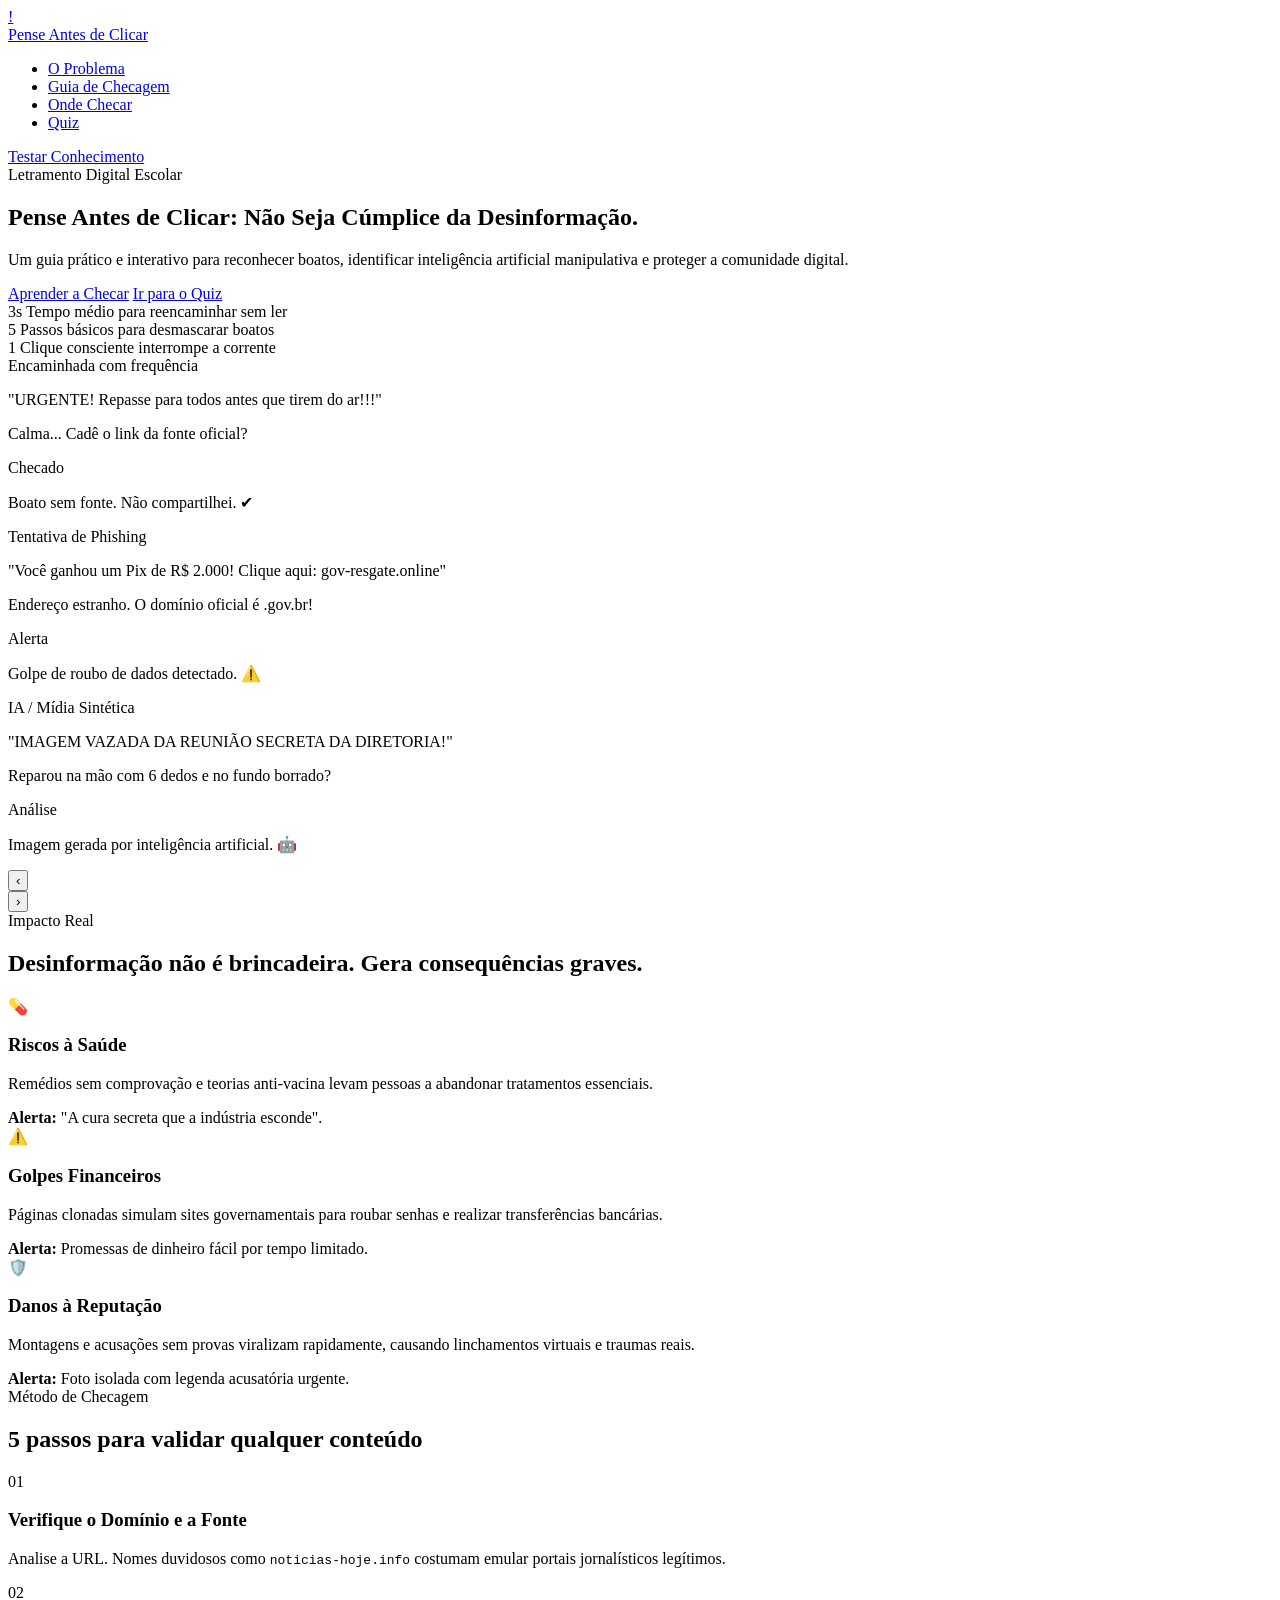
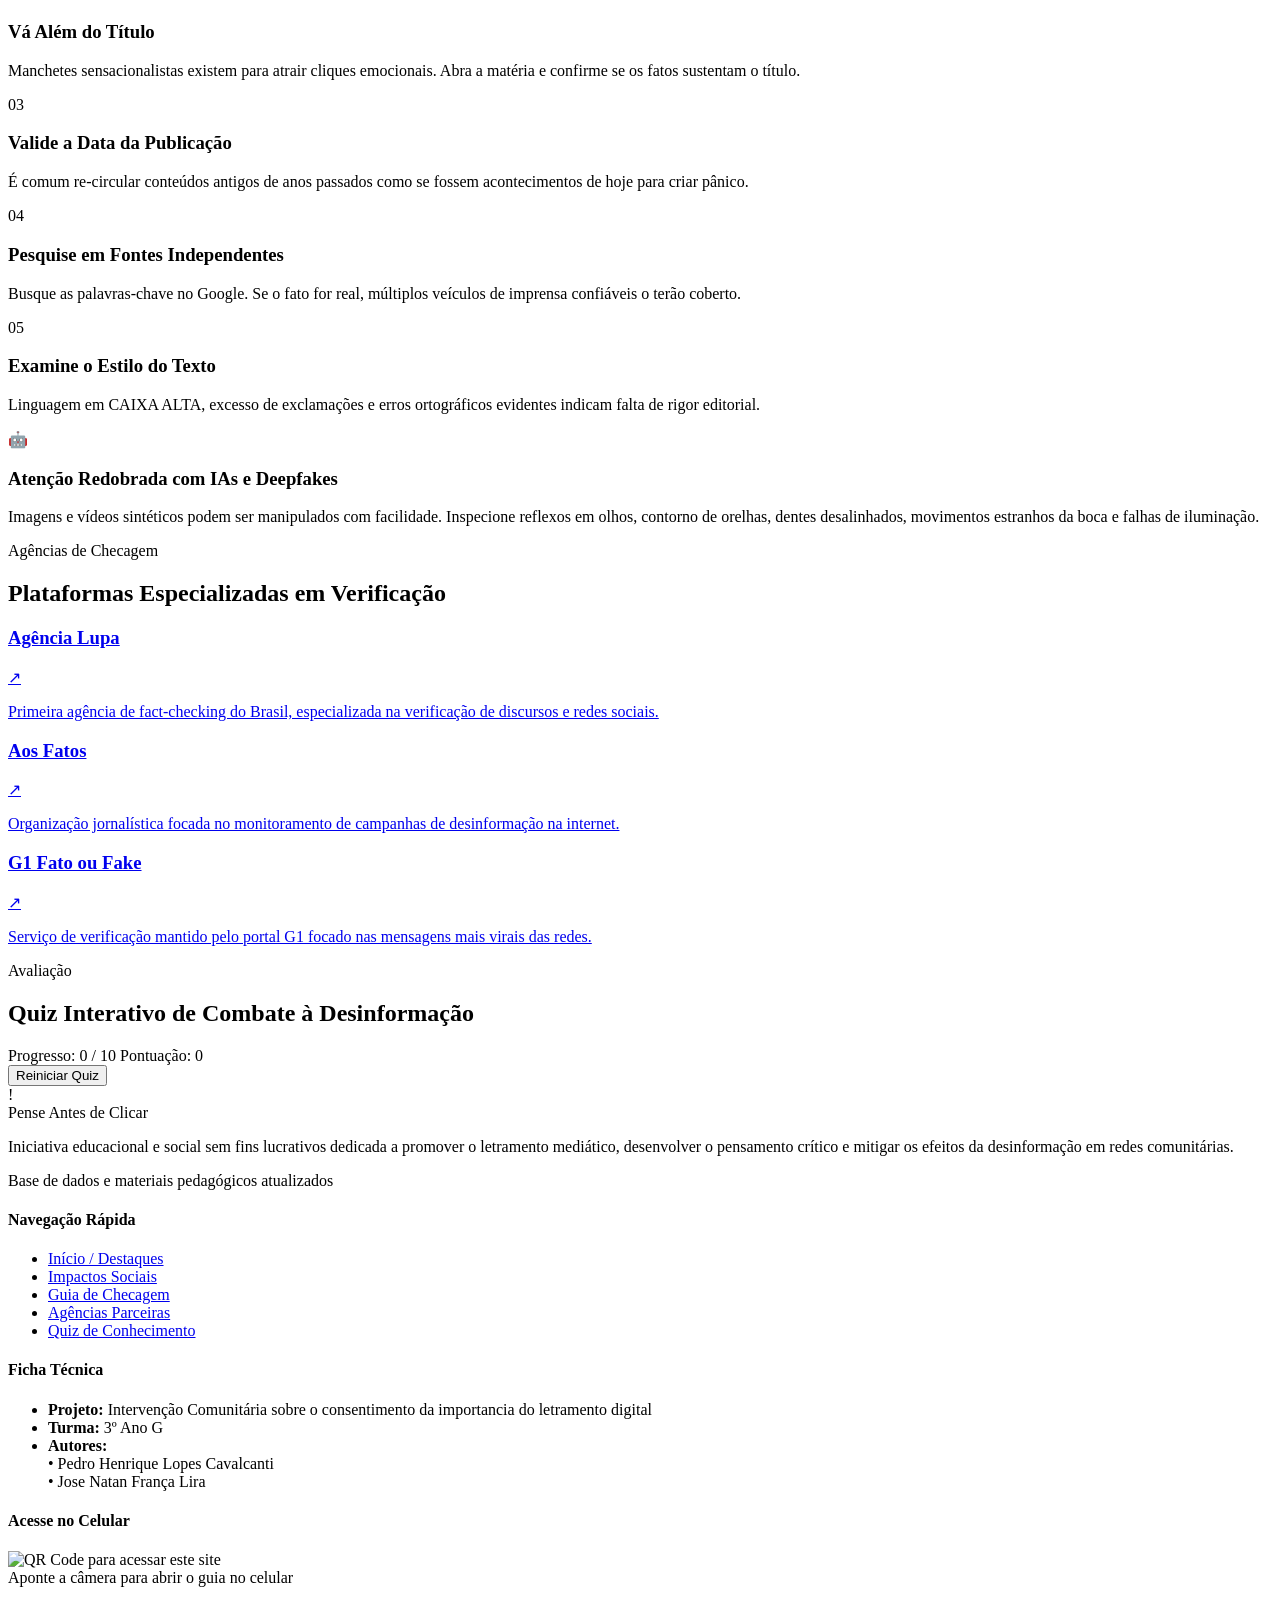
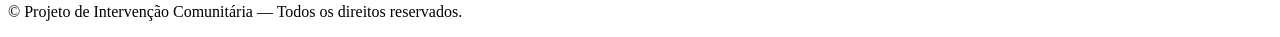
==== index.html @ 568c70da "Add files via upload" ====
<!DOCTYPE html>
<html lang="pt-BR">
<head>
  <meta charset="UTF-8" />
  <meta name="viewport" content="width=device-width, initial-scale=1.0, viewport-fit=cover" />
  <title>Pense Antes de Clicar | Combate à Desinformação</title>
  <meta name="description" content="Guia interativo e dinâmico sobre letramento digital, checagem de fatos e combate a fake news." />
  
  <link rel="preconnect" href="https://fonts.googleapis.com" />
  <link rel="preconnect" href="https://fonts.gstatic.com" crossorigin />
  <link href="https://fonts.googleapis.com/css2?family=Inter:wght@300;400;500;600;700&family=Space+Grotesk:wght@500;700&display=swap" rel="stylesheet" />
  
  <link rel="stylesheet" href="styles.css" />
</head>
<body>

  <!-- BARRA DE NAVEGAÇÃO -->
  <header class="navbar" id="topo">
    <div class="container navbar__container">
      <a href="#topo" class="brand">
        <div class="brand__icon">!</div>
        <div class="brand__title">Pense Antes <span>de Clicar</span></div>
      </a>
      <nav class="nav">
        <ul class="nav__list">
          <li><a href="#problema" class="nav__link">O Problema</a></li>
          <li><a href="#guia" class="nav__link">Guia de Checagem</a></li>
          <li><a href="#agencias" class="nav__link">Onde Checar</a></li>
          <li><a href="#quiz" class="nav__link">Quiz</a></li>
        </ul>
      </nav>
      <a href="#quiz" class="btn btn--primary btn--sm nav__cta">Testar Conhecimento</a>
    </div>
  </header>

  <main>
    <!-- HERO SECTION -->
    <section class="hero" id="hero">
      <div class="container hero__grid">
        <div class="hero__content">
          <div class="badge"><span class="badge__dot"></span> Letramento Digital Escolar</div>
          <h1 class="hero__title">Pense Antes de Clicar: <span class="text-gradient">Não Seja Cúmplice da Desinformação.</span></h1>
          <p class="hero__lead">Um guia prático e interativo para reconhecer boatos, identificar inteligência artificial manipulativa e proteger a comunidade digital.</p>
          
          <div class="hero__btns">
            <a href="#guia" class="btn btn--primary btn--lg">Aprender a Checar</a>
            <a href="#quiz" class="btn btn--outline btn--lg">Ir para o Quiz</a>
          </div>

          <div class="hero__metrics">
            <div class="metric">
              <span class="metric__val">3s</span>
              <span class="metric__lbl">Tempo médio para reencaminhar sem ler</span>
            </div>
            <div class="metric">
              <span class="metric__val">5</span>
              <span class="metric__lbl">Passos básicos para desmascarar boatos</span>
            </div>
            <div class="metric">
              <span class="metric__val">1</span>
              <span class="metric__lbl">Clique consciente interrompe a corrente</span>
            </div>
          </div>
        </div>

        <!-- CARROSSEL SIMULADOR -->
        <div class="carousel-wrapper">
          <div class="phone-frame">
            <div class="phone-frame__notch"></div>
            <div class="carousel" id="carousel">
              <div class="carousel__track">
                <!-- Slide 1 -->
                <div class="carousel__slide is-active">
                  <div class="chat-card chat-card--danger">
                    <span class="chat-card__tag">Encaminhada com frequência</span>
                    <p class="chat-card__text">"URGENTE! Repasse para todos antes que tirem do ar!!!"</p>
                  </div>
                  <div class="chat-card chat-card--reply">
                    <p class="chat-card__text">Calma... Cadê o link da fonte oficial?</p>
                  </div>
                  <div class="chat-card chat-card--success">
                    <span class="chat-card__tag">Checado</span>
                    <p class="chat-card__text">Boato sem fonte. Não compartilhei. ✔</p>
                  </div>
                </div>
                <!-- Slide 2 -->
                <div class="carousel__slide">
                  <div class="chat-card chat-card--danger">
                    <span class="chat-card__tag">Tentativa de Phishing</span>
                    <p class="chat-card__text">"Você ganhou um Pix de R$ 2.000! Clique aqui: gov-resgate.online"</p>
                  </div>
                  <div class="chat-card chat-card--reply">
                    <p class="chat-card__text">Endereço estranho. O domínio oficial é .gov.br!</p>
                  </div>
                  <div class="chat-card chat-card--warning">
                    <span class="chat-card__tag">Alerta</span>
                    <p class="chat-card__text">Golpe de roubo de dados detectado. ⚠️</p>
                  </div>
                </div>
                <!-- Slide 3 -->
                <div class="carousel__slide">
                  <div class="chat-card chat-card--danger">
                    <span class="chat-card__tag">IA / Mídia Sintética</span>
                    <p class="chat-card__text">"IMAGEM VAZADA DA REUNIÃO SECRETA DA DIRETORIA!"</p>
                  </div>
                  <div class="chat-card chat-card--reply">
                    <p class="chat-card__text">Reparou na mão com 6 dedos e no fundo borrado?</p>
                  </div>
                  <div class="chat-card chat-card--success">
                    <span class="chat-card__tag">Análise</span>
                    <p class="chat-card__text">Imagem gerada por inteligência artificial. 🤖</p>
                  </div>
                </div>
              </div>
            </div>
            
            <div class="carousel__controls">
              <button class="carousel__btn" id="prevBtn" aria-label="Anterior">‹</button>
              <div class="carousel__dots" id="carouselDots"></div>
              <button class="carousel__btn" id="nextBtn" aria-label="Próximo">›</button>
            </div>
          </div>
        </div>
      </div>
    </section>

    <!-- O PROBLEMA SOCIAL -->
    <section class="section section--alt" id="problema">
      <div class="container">
        <div class="section-header">
          <span class="section-header__sub">Impacto Real</span>
          <h2 class="section-header__title">Desinformação não é brincadeira. Gera consequências graves.</h2>
        </div>

        <div class="grid-cards">
          <article class="card card--accent-red">
            <div class="card__icon">💊</div>
            <h3 class="card__title">Riscos à Saúde</h3>
            <p class="card__desc">Remédios sem comprovação e teorias anti-vacina levam pessoas a abandonar tratamentos essenciais.</p>
            <div class="card__footer"><strong>Alerta:</strong> "A cura secreta que a indústria esconde".</div>
          </article>

          <article class="card card--accent-yellow">
            <div class="card__icon">⚠️</div>
            <h3 class="card__title">Golpes Financeiros</h3>
            <p class="card__desc">Páginas clonadas simulam sites governamentais para roubar senhas e realizar transferências bancárias.</p>
            <div class="card__footer"><strong>Alerta:</strong> Promessas de dinheiro fácil por tempo limitado.</div>
          </article>

          <article class="card card--accent-blue">
            <div class="card__icon">🛡️</div>
            <h3 class="card__title">Danos à Reputação</h3>
            <p class="card__desc">Montagens e acusações sem provas viralizam rapidamente, causando linchamentos virtuais e traumas reais.</p>
            <div class="card__footer"><strong>Alerta:</strong> Foto isolada com legenda acusatória urgente.</div>
          </article>
        </div>
      </div>
    </section>

    <!-- GUIA DO DETETIVE DIGITAL -->
    <section class="section" id="guia">
      <div class="container">
        <div class="section-header">
          <span class="section-header__sub">Método de Checagem</span>
          <h2 class="section-header__title">5 passos para validar qualquer conteúdo</h2>
        </div>

        <div class="steps-container">
          <div class="step-card">
            <span class="step-card__num">01</span>
            <div class="step-card__content">
              <h3>Verifique o Domínio e a Fonte</h3>
              <p>Analise a URL. Nomes duvidosos como <code>noticias-hoje.info</code> costumam emular portais jornalísticos legítimos.</p>
            </div>
          </div>

          <div class="step-card">
            <span class="step-card__num">02</span>
            <div class="step-card__content">
              <h3>Vá Além do Título</h3>
              <p>Manchetes sensacionalistas existem para atrair cliques emocionais. Abra a matéria e confirme se os fatos sustentam o título.</p>
            </div>
          </div>

          <div class="step-card">
            <span class="step-card__num">03</span>
            <div class="step-card__content">
              <h3>Valide a Data da Publicação</h3>
              <p>É comum re-circular conteúdos antigos de anos passados como se fossem acontecimentos de hoje para criar pânico.</p>
            </div>
          </div>

          <div class="step-card">
            <span class="step-card__num">04</span>
            <div class="step-card__content">
              <h3>Pesquise em Fontes Independentes</h3>
              <p>Busque as palavras-chave no Google. Se o fato for real, múltiplos veículos de imprensa confiáveis o terão coberto.</p>
            </div>
          </div>

          <div class="step-card">
            <span class="step-card__num">05</span>
            <div class="step-card__content">
              <h3>Examine o Estilo do Texto</h3>
              <p>Linguagem em CAIXA ALTA, excesso de exclamações e erros ortográficos evidentes indicam falta de rigor editorial.</p>
            </div>
          </div>
        </div>

        <div class="callout-box">
          <div class="callout-box__icon">🤖</div>
          <div class="callout-box__content">
            <h3>Atenção Redobrada com IAs e Deepfakes</h3>
            <p>Imagens e vídeos sintéticos podem ser manipulados com facilidade. Inspecione reflexos em olhos, contorno de orelhas, dentes desalinhados, movimentos estranhos da boca e falhas de iluminação.</p>
          </div>
        </div>
      </div>
    </section>

    <!-- ONDE CHECAR -->
    <section class="section section--alt" id="agencias">
      <div class="container">
        <div class="section-header">
          <span class="section-header__sub">Agências de Checagem</span>
          <h2 class="section-header__title">Plataformas Especializadas em Verificação</h2>
        </div>

        <div class="agencies-grid">
          <a href="https://lupa.uol.com.br/" target="_blank" rel="noopener" class="agency-card">
            <div class="agency-card__header">
              <h3>Agência Lupa</h3>
              <span class="agency-card__arrow">↗</span>
            </div>
            <p>Primeira agência de fact-checking do Brasil, especializada na verificação de discursos e redes sociais.</p>
          </a>

          <a href="https://www.aosfatos.org/" target="_blank" rel="noopener" class="agency-card">
            <div class="agency-card__header">
              <h3>Aos Fatos</h3>
              <span class="agency-card__arrow">↗</span>
            </div>
            <p>Organização jornalística focada no monitoramento de campanhas de desinformação na internet.</p>
          </a>

          <a href="https://g1.globo.com/fato-ou-fake/" target="_blank" rel="noopener" class="agency-card">
            <div class="agency-card__header">
              <h3>G1 Fato ou Fake</h3>
              <span class="agency-card__arrow">↗</span>
            </div>
            <p>Serviço de verificação mantido pelo portal G1 focado nas mensagens mais virais das redes.</p>
          </a>
        </div>
      </div>
    </section>

    <!-- QUIZ INTERATIVO -->
    <section class="section" id="quiz">
      <div class="container">
        <div class="section-header">
          <span class="section-header__sub">Avaliação</span>
          <h2 class="section-header__title">Quiz Interativo de Combate à Desinformação</h2>
        </div>

        <div class="quiz-container">
          <div class="quiz-header">
            <div class="quiz-progress-info">
              <span id="quizCounter">Progresso: 0 / 10</span>
              <span id="quizScoreDisplay">Pontuação: 0</span>
            </div>
            <div class="quiz-progress-bar">
              <div class="quiz-progress-bar__fill" id="quizProgressBar"></div>
            </div>
          </div>

          <div id="quizApp"></div>

          <div class="quiz-actions">
            <button class="btn btn--outline" id="resetQuizBtn">Reiniciar Quiz</button>
          </div>
        </div>
      </div>
    </section>
  </main>

  <!-- RODAPÉ EXPANDIDO -->
  <footer class="footer">
    <div class="container">
      <div class="footer__top">
        <div class="footer__col footer__col--main">
          <div class="brand brand--footer">
            <div class="brand__icon">!</div>
            <div class="brand__title">Pense Antes <span>de Clicar</span></div>
          </div>
          <p class="footer__desc">
            Iniciativa educacional e social sem fins lucrativos dedicada a promover o letramento mediático, desenvolver o pensamento crítico e mitigar os efeitos da desinformação em redes comunitárias.
          </p>
          <div class="footer__status">
            <span class="status-indicator"></span> Base de dados e materiais pedagógicos atualizados
          </div>
        </div>

        <div class="footer__col">
          <h4 class="footer__heading">Navegação Rápida</h4>
          <ul class="footer__links">
            <li><a href="#home">Início / Destaques</a></li>
            <li><a href="#problema">Impactos Sociais</a></li>
            <li><a href="#guia">Guia de Checagem</a></li>
            <li><a href="#agencias">Agências Parceiras</a></li>
            <li><a href="#quiz">Quiz de Conhecimento</a></li>
          </ul>
        </div>

        <div class="footer__col">
          <h4 class="footer__heading">Ficha Técnica</h4>
          <ul class="footer__info">
            <li><strong>Projeto:</strong> Intervenção Comunitária sobre o consentimento da importancia do letramento digital</li>
            <li><strong>Turma:</strong> 3º Ano G</li>
            <li><strong>Autores:</strong><br />• Pedro Henrique Lopes Cavalcanti<br />• Jose Natan França Lira</li>
          </ul>
        </div>

        <div class="footer__col footer__col--qr">
          <h4 class="footer__heading">Acesse no Celular</h4>
          <div class="qr-code-wrapper">
            <img id="qrCodeImg" alt="QR Code para acessar este site" width="130" height="130" />
          </div>
          <span class="qr-code-caption">Aponte a câmera para abrir o guia no celular</span>
        </div>
      </div>

      <div class="footer__middle">
        <div class="footer__notice">
        </div>
      </div>

      <div class="footer__bottom">
        <p class="footer__copy">&copy; Projeto de Intervenção Comunitária — Todos os direitos reservados.</p>
      </div>
    </div>
  </footer>

  <script src="script.js"></script>
</body>
</html>
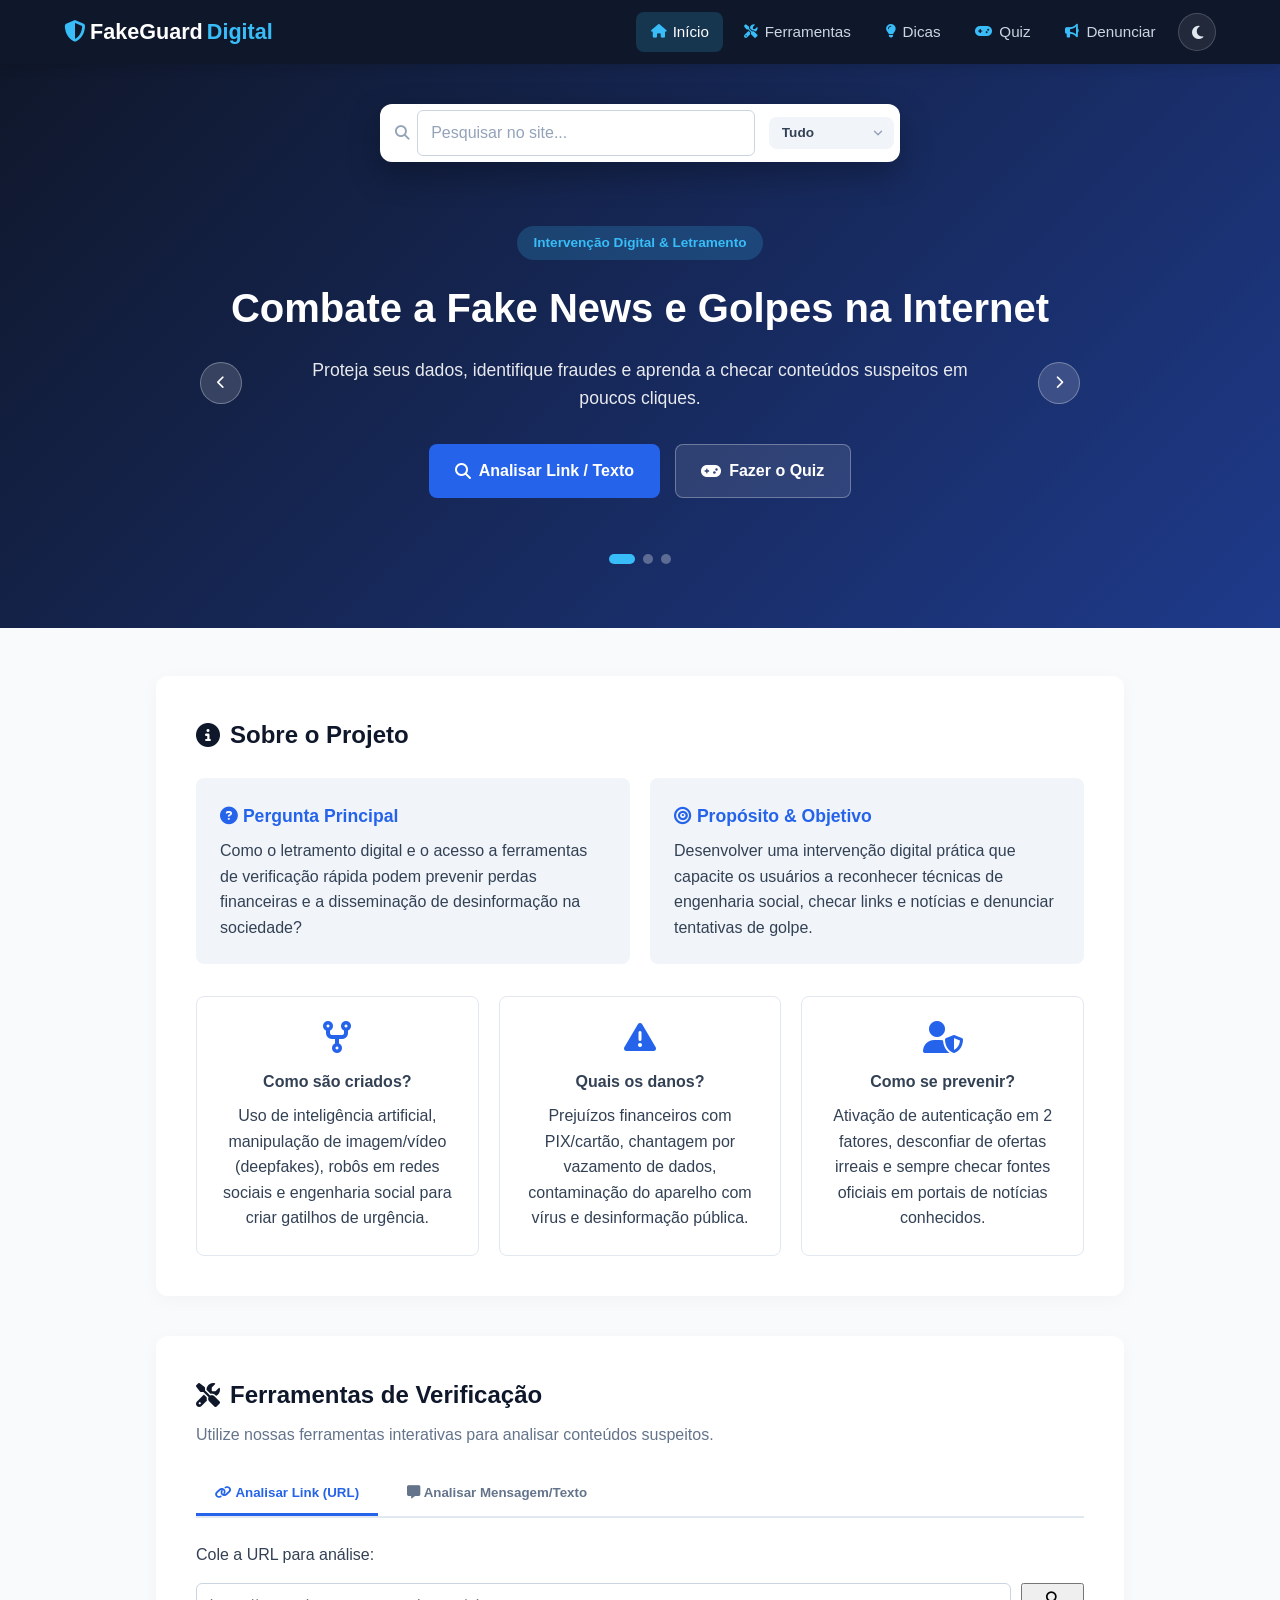
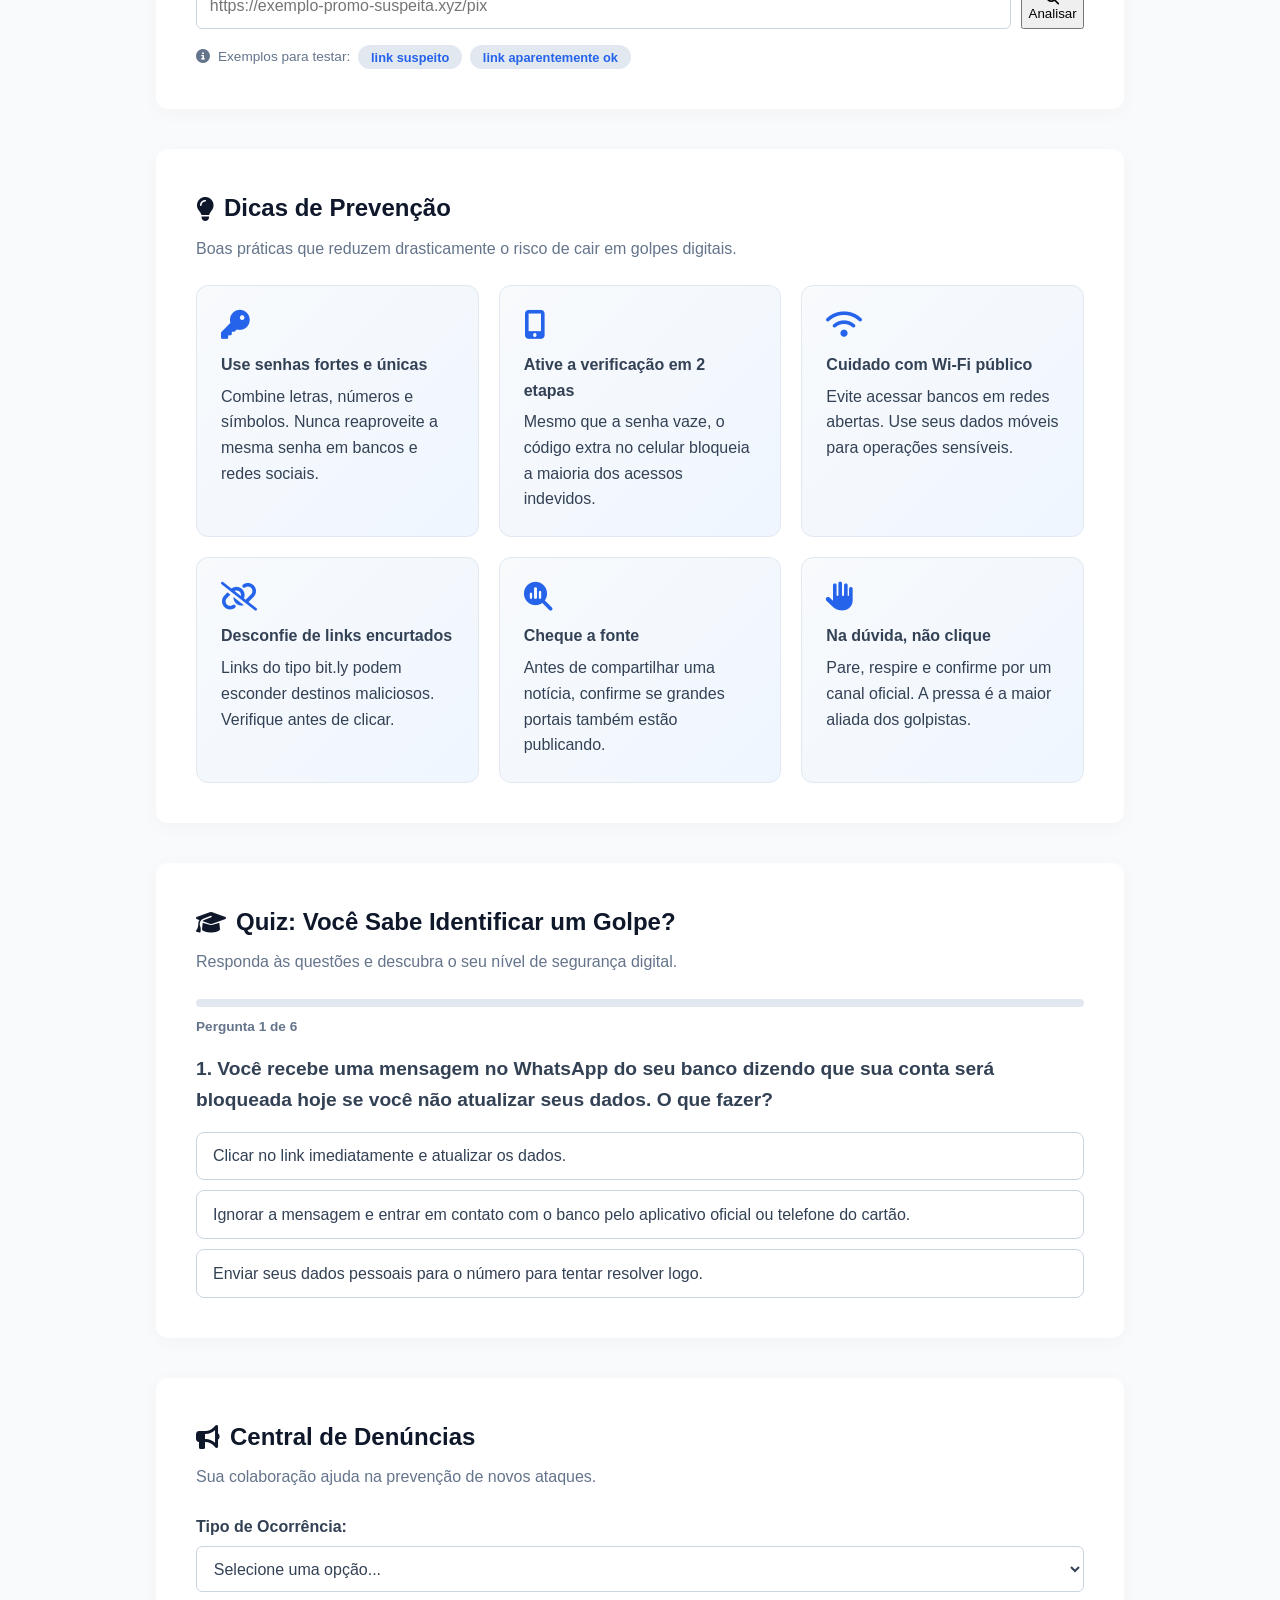
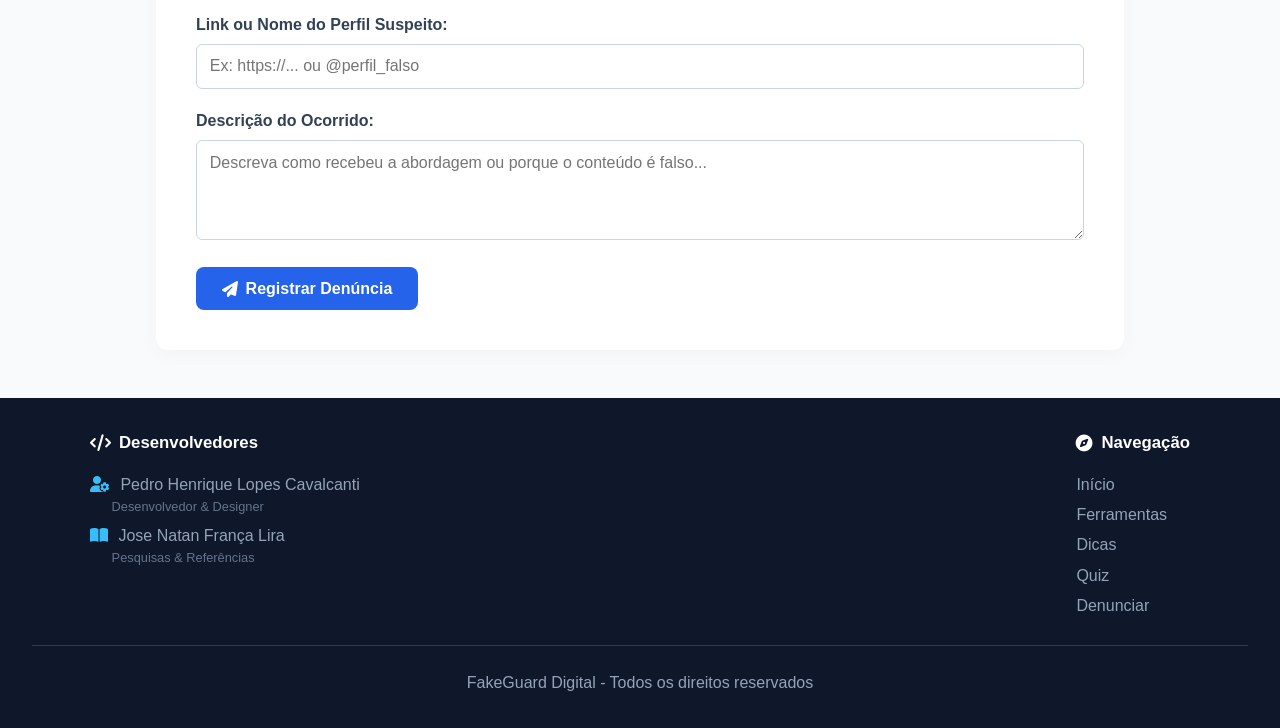
==== commit 4809a21f: "Add files via upload" ====
--- a/index.html
+++ b/index.html
@@ -1,344 +1,275 @@
-<!DOCTYPE html>
-<html lang="pt-BR">
-<head>
-  <meta charset="UTF-8" />
-  <meta name="viewport" content="width=device-width, initial-scale=1.0, viewport-fit=cover" />
-  <title>Pense Antes de Clicar | Combate à Desinformação</title>
-  <meta name="description" content="Guia interativo e dinâmico sobre letramento digital, checagem de fatos e combate a fake news." />
-  
-  <link rel="preconnect" href="https://fonts.googleapis.com" />
-  <link rel="preconnect" href="https://fonts.gstatic.com" crossorigin />
-  <link href="https://fonts.googleapis.com/css2?family=Inter:wght@300;400;500;600;700&family=Space+Grotesk:wght@500;700&display=swap" rel="stylesheet" />
-  
-  <link rel="stylesheet" href="styles.css" />
-</head>
-<body>
-
-  <!-- BARRA DE NAVEGAÇÃO -->
-  <header class="navbar" id="topo">
-    <div class="container navbar__container">
-      <a href="#topo" class="brand">
-        <div class="brand__icon">!</div>
-        <div class="brand__title">Pense Antes <span>de Clicar</span></div>
-      </a>
-      <nav class="nav">
-        <ul class="nav__list">
-          <li><a href="#problema" class="nav__link">O Problema</a></li>
-          <li><a href="#guia" class="nav__link">Guia de Checagem</a></li>
-          <li><a href="#agencias" class="nav__link">Onde Checar</a></li>
-          <li><a href="#quiz" class="nav__link">Quiz</a></li>
-        </ul>
-      </nav>
-      <a href="#quiz" class="btn btn--primary btn--sm nav__cta">Testar Conhecimento</a>
-    </div>
-  </header>
-
-  <main>
-    <!-- HERO SECTION -->
-    <section class="hero" id="hero">
-      <div class="container hero__grid">
-        <div class="hero__content">
-          <div class="badge"><span class="badge__dot"></span> Letramento Digital Escolar</div>
-          <h1 class="hero__title">Pense Antes de Clicar: <span class="text-gradient">Não Seja Cúmplice da Desinformação.</span></h1>
-          <p class="hero__lead">Um guia prático e interativo para reconhecer boatos, identificar inteligência artificial manipulativa e proteger a comunidade digital.</p>
-          
-          <div class="hero__btns">
-            <a href="#guia" class="btn btn--primary btn--lg">Aprender a Checar</a>
-            <a href="#quiz" class="btn btn--outline btn--lg">Ir para o Quiz</a>
-          </div>
-
-          <div class="hero__metrics">
-            <div class="metric">
-              <span class="metric__val">3s</span>
-              <span class="metric__lbl">Tempo médio para reencaminhar sem ler</span>
-            </div>
-            <div class="metric">
-              <span class="metric__val">5</span>
-              <span class="metric__lbl">Passos básicos para desmascarar boatos</span>
-            </div>
-            <div class="metric">
-              <span class="metric__val">1</span>
-              <span class="metric__lbl">Clique consciente interrompe a corrente</span>
-            </div>
-          </div>
-        </div>
-
-        <!-- CARROSSEL SIMULADOR -->
-        <div class="carousel-wrapper">
-          <div class="phone-frame">
-            <div class="phone-frame__notch"></div>
-            <div class="carousel" id="carousel">
-              <div class="carousel__track">
-                <!-- Slide 1 -->
-                <div class="carousel__slide is-active">
-                  <div class="chat-card chat-card--danger">
-                    <span class="chat-card__tag">Encaminhada com frequência</span>
-                    <p class="chat-card__text">"URGENTE! Repasse para todos antes que tirem do ar!!!"</p>
-                  </div>
-                  <div class="chat-card chat-card--reply">
-                    <p class="chat-card__text">Calma... Cadê o link da fonte oficial?</p>
-                  </div>
-                  <div class="chat-card chat-card--success">
-                    <span class="chat-card__tag">Checado</span>
-                    <p class="chat-card__text">Boato sem fonte. Não compartilhei. ✔</p>
-                  </div>
-                </div>
-                <!-- Slide 2 -->
-                <div class="carousel__slide">
-                  <div class="chat-card chat-card--danger">
-                    <span class="chat-card__tag">Tentativa de Phishing</span>
-                    <p class="chat-card__text">"Você ganhou um Pix de R$ 2.000! Clique aqui: gov-resgate.online"</p>
-                  </div>
-                  <div class="chat-card chat-card--reply">
-                    <p class="chat-card__text">Endereço estranho. O domínio oficial é .gov.br!</p>
-                  </div>
-                  <div class="chat-card chat-card--warning">
-                    <span class="chat-card__tag">Alerta</span>
-                    <p class="chat-card__text">Golpe de roubo de dados detectado. ⚠️</p>
-                  </div>
-                </div>
-                <!-- Slide 3 -->
-                <div class="carousel__slide">
-                  <div class="chat-card chat-card--danger">
-                    <span class="chat-card__tag">IA / Mídia Sintética</span>
-                    <p class="chat-card__text">"IMAGEM VAZADA DA REUNIÃO SECRETA DA DIRETORIA!"</p>
-                  </div>
-                  <div class="chat-card chat-card--reply">
-                    <p class="chat-card__text">Reparou na mão com 6 dedos e no fundo borrado?</p>
-                  </div>
-                  <div class="chat-card chat-card--success">
-                    <span class="chat-card__tag">Análise</span>
-                    <p class="chat-card__text">Imagem gerada por inteligência artificial. 🤖</p>
-                  </div>
-                </div>
-              </div>
-            </div>
-            
-            <div class="carousel__controls">
-              <button class="carousel__btn" id="prevBtn" aria-label="Anterior">‹</button>
-              <div class="carousel__dots" id="carouselDots"></div>
-              <button class="carousel__btn" id="nextBtn" aria-label="Próximo">›</button>
-            </div>
-          </div>
-        </div>
-      </div>
-    </section>
-
-    <!-- O PROBLEMA SOCIAL -->
-    <section class="section section--alt" id="problema">
-      <div class="container">
-        <div class="section-header">
-          <span class="section-header__sub">Impacto Real</span>
-          <h2 class="section-header__title">Desinformação não é brincadeira. Gera consequências graves.</h2>
-        </div>
-
-        <div class="grid-cards">
-          <article class="card card--accent-red">
-            <div class="card__icon">💊</div>
-            <h3 class="card__title">Riscos à Saúde</h3>
-            <p class="card__desc">Remédios sem comprovação e teorias anti-vacina levam pessoas a abandonar tratamentos essenciais.</p>
-            <div class="card__footer"><strong>Alerta:</strong> "A cura secreta que a indústria esconde".</div>
-          </article>
-
-          <article class="card card--accent-yellow">
-            <div class="card__icon">⚠️</div>
-            <h3 class="card__title">Golpes Financeiros</h3>
-            <p class="card__desc">Páginas clonadas simulam sites governamentais para roubar senhas e realizar transferências bancárias.</p>
-            <div class="card__footer"><strong>Alerta:</strong> Promessas de dinheiro fácil por tempo limitado.</div>
-          </article>
-
-          <article class="card card--accent-blue">
-            <div class="card__icon">🛡️</div>
-            <h3 class="card__title">Danos à Reputação</h3>
-            <p class="card__desc">Montagens e acusações sem provas viralizam rapidamente, causando linchamentos virtuais e traumas reais.</p>
-            <div class="card__footer"><strong>Alerta:</strong> Foto isolada com legenda acusatória urgente.</div>
-          </article>
-        </div>
-      </div>
-    </section>
-
-    <!-- GUIA DO DETETIVE DIGITAL -->
-    <section class="section" id="guia">
-      <div class="container">
-        <div class="section-header">
-          <span class="section-header__sub">Método de Checagem</span>
-          <h2 class="section-header__title">5 passos para validar qualquer conteúdo</h2>
-        </div>
-
-        <div class="steps-container">
-          <div class="step-card">
-            <span class="step-card__num">01</span>
-            <div class="step-card__content">
-              <h3>Verifique o Domínio e a Fonte</h3>
-              <p>Analise a URL. Nomes duvidosos como <code>noticias-hoje.info</code> costumam emular portais jornalísticos legítimos.</p>
-            </div>
-          </div>
-
-          <div class="step-card">
-            <span class="step-card__num">02</span>
-            <div class="step-card__content">
-              <h3>Vá Além do Título</h3>
-              <p>Manchetes sensacionalistas existem para atrair cliques emocionais. Abra a matéria e confirme se os fatos sustentam o título.</p>
-            </div>
-          </div>
-
-          <div class="step-card">
-            <span class="step-card__num">03</span>
-            <div class="step-card__content">
-              <h3>Valide a Data da Publicação</h3>
-              <p>É comum re-circular conteúdos antigos de anos passados como se fossem acontecimentos de hoje para criar pânico.</p>
-            </div>
-          </div>
-
-          <div class="step-card">
-            <span class="step-card__num">04</span>
-            <div class="step-card__content">
-              <h3>Pesquise em Fontes Independentes</h3>
-              <p>Busque as palavras-chave no Google. Se o fato for real, múltiplos veículos de imprensa confiáveis o terão coberto.</p>
-            </div>
-          </div>
-
-          <div class="step-card">
-            <span class="step-card__num">05</span>
-            <div class="step-card__content">
-              <h3>Examine o Estilo do Texto</h3>
-              <p>Linguagem em CAIXA ALTA, excesso de exclamações e erros ortográficos evidentes indicam falta de rigor editorial.</p>
-            </div>
-          </div>
-        </div>
-
-        <div class="callout-box">
-          <div class="callout-box__icon">🤖</div>
-          <div class="callout-box__content">
-            <h3>Atenção Redobrada com IAs e Deepfakes</h3>
-            <p>Imagens e vídeos sintéticos podem ser manipulados com facilidade. Inspecione reflexos em olhos, contorno de orelhas, dentes desalinhados, movimentos estranhos da boca e falhas de iluminação.</p>
-          </div>
-        </div>
-      </div>
-    </section>
-
-    <!-- ONDE CHECAR -->
-    <section class="section section--alt" id="agencias">
-      <div class="container">
-        <div class="section-header">
-          <span class="section-header__sub">Agências de Checagem</span>
-          <h2 class="section-header__title">Plataformas Especializadas em Verificação</h2>
-        </div>
-
-        <div class="agencies-grid">
-          <a href="https://lupa.uol.com.br/" target="_blank" rel="noopener" class="agency-card">
-            <div class="agency-card__header">
-              <h3>Agência Lupa</h3>
-              <span class="agency-card__arrow">↗</span>
-            </div>
-            <p>Primeira agência de fact-checking do Brasil, especializada na verificação de discursos e redes sociais.</p>
-          </a>
-
-          <a href="https://www.aosfatos.org/" target="_blank" rel="noopener" class="agency-card">
-            <div class="agency-card__header">
-              <h3>Aos Fatos</h3>
-              <span class="agency-card__arrow">↗</span>
-            </div>
-            <p>Organização jornalística focada no monitoramento de campanhas de desinformação na internet.</p>
-          </a>
-
-          <a href="https://g1.globo.com/fato-ou-fake/" target="_blank" rel="noopener" class="agency-card">
-            <div class="agency-card__header">
-              <h3>G1 Fato ou Fake</h3>
-              <span class="agency-card__arrow">↗</span>
-            </div>
-            <p>Serviço de verificação mantido pelo portal G1 focado nas mensagens mais virais das redes.</p>
-          </a>
-        </div>
-      </div>
-    </section>
-
-    <!-- QUIZ INTERATIVO -->
-    <section class="section" id="quiz">
-      <div class="container">
-        <div class="section-header">
-          <span class="section-header__sub">Avaliação</span>
-          <h2 class="section-header__title">Quiz Interativo de Combate à Desinformação</h2>
-        </div>
-
-        <div class="quiz-container">
-          <div class="quiz-header">
-            <div class="quiz-progress-info">
-              <span id="quizCounter">Progresso: 0 / 10</span>
-              <span id="quizScoreDisplay">Pontuação: 0</span>
-            </div>
-            <div class="quiz-progress-bar">
-              <div class="quiz-progress-bar__fill" id="quizProgressBar"></div>
-            </div>
-          </div>
-
-          <div id="quizApp"></div>
-
-          <div class="quiz-actions">
-            <button class="btn btn--outline" id="resetQuizBtn">Reiniciar Quiz</button>
-          </div>
-        </div>
-      </div>
-    </section>
-  </main>
-
-  <!-- RODAPÉ EXPANDIDO -->
-  <footer class="footer">
-    <div class="container">
-      <div class="footer__top">
-        <div class="footer__col footer__col--main">
-          <div class="brand brand--footer">
-            <div class="brand__icon">!</div>
-            <div class="brand__title">Pense Antes <span>de Clicar</span></div>
-          </div>
-          <p class="footer__desc">
-            Iniciativa educacional e social sem fins lucrativos dedicada a promover o letramento mediático, desenvolver o pensamento crítico e mitigar os efeitos da desinformação em redes comunitárias.
-          </p>
-          <div class="footer__status">
-            <span class="status-indicator"></span> Base de dados e materiais pedagógicos atualizados
-          </div>
-        </div>
-
-        <div class="footer__col">
-          <h4 class="footer__heading">Navegação Rápida</h4>
-          <ul class="footer__links">
-            <li><a href="#home">Início / Destaques</a></li>
-            <li><a href="#problema">Impactos Sociais</a></li>
-            <li><a href="#guia">Guia de Checagem</a></li>
-            <li><a href="#agencias">Agências Parceiras</a></li>
-            <li><a href="#quiz">Quiz de Conhecimento</a></li>
-          </ul>
-        </div>
-
-        <div class="footer__col">
-          <h4 class="footer__heading">Ficha Técnica</h4>
-          <ul class="footer__info">
-            <li><strong>Projeto:</strong> Intervenção Comunitária sobre o consentimento da importancia do letramento digital</li>
-            <li><strong>Turma:</strong> 3º Ano G</li>
-            <li><strong>Autores:</strong><br />• Pedro Henrique Lopes Cavalcanti<br />• Jose Natan França Lira</li>
-          </ul>
-        </div>
-
-        <div class="footer__col footer__col--qr">
-          <h4 class="footer__heading">Acesse no Celular</h4>
-          <div class="qr-code-wrapper">
-            <img id="qrCodeImg" alt="QR Code para acessar este site" width="130" height="130" />
-          </div>
-          <span class="qr-code-caption">Aponte a câmera para abrir o guia no celular</span>
-        </div>
-      </div>
-
-      <div class="footer__middle">
-        <div class="footer__notice">
-        </div>
-      </div>
-
-      <div class="footer__bottom">
-        <p class="footer__copy">&copy; Projeto de Intervenção Comunitária — Todos os direitos reservados.</p>
-      </div>
-    </div>
-  </footer>
-
-  <script src="script.js"></script>
-</body>
+<!DOCTYPE html>
+<html lang="pt-BR">
+<head>
+    <meta charset="UTF-8">
+    <meta name="viewport" content="width=device-width, initial-scale=1.0">
+    <title>FakeGuard | Combate às Fake News e Golpes Virtuais</title>
+    <link rel="stylesheet" href="./assets/css/style.css">
+    <link rel="stylesheet" href="https://cdnjs.cloudflare.com/ajax/libs/font-awesome/6.4.0/css/all.min.css">
+   
+</head>
+<body>
+
+    <!-- Navegação -->
+    <nav class="navbar">
+        <div class="logo">
+            <i class="fa-solid fa-shield-halved"></i> FakeGuard<span>Digital</span>
+        </div>
+        <div class="nav-right">
+            <ul class="nav-links" id="navLinks">
+                <li><a href="#inicio"><i class="fa-solid fa-house"></i> Início</a></li>
+                <li><a href="#ferramentas"><i class="fa-solid fa-screwdriver-wrench"></i> Ferramentas</a></li>
+                <li><a href="#dicas"><i class="fa-solid fa-lightbulb"></i> Dicas</a></li>
+                <li><a href="#quiz"><i class="fa-solid fa-gamepad"></i> Quiz</a></li>
+                <li><a href="#denuncia"><i class="fa-solid fa-bullhorn"></i> Denunciar</a></li>
+            </ul>
+            <button class="theme-toggle" id="themeToggle" aria-label="Alternar tema" title="Alternar tema claro/escuro" onclick="alternarTema()">
+                <i class="fa-solid fa-moon"></i>
+            </button>
+            <button class="hamburger" id="hamburger" aria-label="Abrir menu" aria-expanded="false" onclick="toggleMenu()">
+                <i class="fa-solid fa-bars"></i>
+            </button>
+        </div>
+    </nav>
+
+    <!-- Header Hero com Carrossel -->
+    <header id="inicio" class="hero">
+        <div class="hero-search">
+            <form class="hero-search-form" onsubmit="return pesquisarSite(event)" role="search">
+                <div class="search-field">
+                    <i class="fa-solid fa-magnifying-glass"></i>
+                    <input type="text" id="siteSearch" placeholder="Pesquisar no site..." aria-label="Pesquisar no site" oninput="pesquisarSite(event)">
+                </div>
+                <select id="siteSearchFilter" aria-label="Filtro de pesquisa" onchange="pesquisarSite(event)">
+                    <option value="todos">Tudo</option>
+                    <option value="ferramentas">Ferramentas</option>
+                    <option value="quiz">Quiz</option>
+                    <option value="dicas">Dicas</option>
+                    <option value="denuncia">Denúncias</option>
+                    <option value="sobre">Sobre</option>
+                </select>
+            </form>
+            <div id="siteSearchResult" class="site-search-result" aria-live="polite"></div>
+        </div>
+
+        <div class="carousel" id="carousel">
+            <div class="carousel-track" id="carouselTrack">
+                <div class="carousel-slide">
+                    <span class="badge">Intervenção Digital &amp; Letramento</span>
+                    <h1>Combate a Fake News e Golpes na Internet</h1>
+                    <p>Proteja seus dados, identifique fraudes e aprenda a checar conteúdos suspeitos em poucos cliques.</p>
+                    <div class="hero-buttons">
+                        <a href="#ferramentas" class="btn btn-primary"><i class="fa-solid fa-magnifying-glass"></i> Analisar Link / Texto</a>
+                        <a href="#quiz" class="btn btn-secondary"><i class="fa-solid fa-gamepad"></i> Fazer o Quiz</a>
+                    </div>
+                </div>
+                <div class="carousel-slide">
+                    <span class="badge"><i class="fa-solid fa-bolt"></i> Golpes em alta</span>
+                    <h1>Phishing, PIX falso e Perfis Clonados</h1>
+                    <p>Golpistas usam urgência e prêmios fáceis para roubar seus dados. Aprenda a reconhecer os sinais antes de cair.</p>
+                    <div class="hero-buttons">
+                        <a href="#ferramentas" class="btn btn-primary"><i class="fa-solid fa-shield-halved"></i> Verificar Agora</a>
+                        <a href="#dicas" class="btn btn-secondary"><i class="fa-solid fa-lightbulb"></i> Ver Dicas</a>
+                    </div>
+                </div>
+                <div class="carousel-slide">
+                    <span class="badge"><i class="fa-solid fa-brain"></i> Teste seu conhecimento</span>
+                    <h1>Você Sabe Identificar um Golpe?</h1>
+                    <p>Responda ao nosso quiz interativo e descubra o seu nível de segurança digital em poucos minutos.</p>
+                    <div class="hero-buttons">
+                        <a href="#quiz" class="btn btn-primary"><i class="fa-solid fa-gamepad"></i> Fazer o Quiz</a>
+                        <a href="#denuncia" class="btn btn-secondary"><i class="fa-solid fa-bullhorn"></i> Denunciar Golpe</a>
+                    </div>
+                </div>
+            </div>
+            <button class="carousel-arrow prev" aria-label="Slide anterior" onclick="moverCarrossel(-1)"><i class="fa-solid fa-chevron-left"></i></button>
+            <button class="carousel-arrow next" aria-label="Próximo slide" onclick="moverCarrossel(1)"><i class="fa-solid fa-chevron-right"></i></button>
+            <div class="carousel-dots" id="carouselDots"></div>
+        </div>
+    </header>
+
+    <main class="container">
+
+        <!-- O Problema & Propósito -->
+        <section id="problema" class="section-card">
+            <h2><i class="fa-solid fa-circle-info"></i> Sobre o Projeto</h2>
+            <div class="grid-2">
+                <div class="box">
+                    <h3><i class="fa-solid fa-circle-question"></i> Pergunta Principal</h3>
+                    <p>Como o letramento digital e o acesso a ferramentas de verificação rápida podem prevenir perdas financeiras e a disseminação de desinformação na sociedade?</p>
+                </div>
+                <div class="box">
+                    <h3><i class="fa-solid fa-bullseye"></i> Propósito & Objetivo</h3>
+                    <p>Desenvolver uma intervenção digital prática que capacite os usuários a reconhecer técnicas de engenharia social, checar links e notícias e denunciar tentativas de golpe.</p>
+                </div>
+            </div>
+
+            <div class="info-grid">
+                <div class="info-card">
+                    <i class="fa-solid fa-code-fork icon"></i>
+                    <h4>Como são criados?</h4>
+                    <p>Uso de inteligência artificial, manipulação de imagem/vídeo (deepfakes), robôs em redes sociais e engenharia social para criar gatilhos de urgência.</p>
+                </div>
+                <div class="info-card">
+                    <i class="fa-solid fa-triangle-exclamation icon"></i>
+                    <h4>Quais os danos?</h4>
+                    <p>Prejuízos financeiros com PIX/cartão, chantagem por vazamento de dados, contaminação do aparelho com vírus e desinformação pública.</p>
+                </div>
+                <div class="info-card">
+                    <i class="fa-solid fa-user-shield icon"></i>
+                    <h4>Como se prevenir?</h4>
+                    <p>Ativação de autenticação em 2 fatores, desconfiar de ofertas irreais e sempre checar fontes oficiais em portais de notícias conhecidos.</p>
+                </div>
+            </div>
+        </section>
+
+        <!-- Ferramentas Interativas -->
+        <section id="ferramentas" class="section-card">
+            <h2><i class="fa-solid fa-screwdriver-wrench"></i> Ferramentas de Verificação</h2>
+            <p class="subtitle">Utilize nossas ferramentas interativas para analisar conteúdos suspeitos.</p>
+
+            <div class="tabs">
+                <button class="tab-btn active" onclick="switchTab('verificador-link', this)"><i class="fa-solid fa-link"></i> Analisar Link (URL)</button>
+                <button class="tab-btn" onclick="switchTab('analisador-texto', this)"><i class="fa-solid fa-message"></i> Analisar Mensagem/Texto</button>
+            </div>
+
+            <!-- Tab 1: Link -->
+            <div id="verificador-link" class="tab-content active">
+                <div class="interactive-box">
+                    <label for="linkInput">Cole a URL para análise:</label>
+                    <div class="input-group">
+                        <input type="text" id="linkInput" placeholder="https://exemplo-promo-suspeita.xyz/pix" onkeydown="if(event.key==='Enter')analisarLink()">
+                        <button onclick="analisarLink()"><i class="fa-solid fa-search"></i> Analisar</button>
+                    </div>
+                    <p class="helper-text"><i class="fa-solid fa-circle-info"></i> Exemplos para testar: <button type="button" class="chip" onclick="preencherExemplo('link','https://bit.ly/premio-pix-gratis.tk')">link suspeito</button> <button type="button" class="chip" onclick="preencherExemplo('link','https://www.bancooficial.com.br/seguro')">link aparentemente ok</button></p>
+                    <div id="linkResult" class="result-box hidden"></div>
+                </div>
+            </div>
+
+            <!-- Tab 2: Texto/Mensagem -->
+            <div id="analisador-texto" class="tab-content">
+                <div class="interactive-box">
+                    <label for="textoInput">Cole o texto da mensagem recebida (WhatsApp, SMS, E-mail):</label>
+                    <textarea id="textoInput" rows="5" placeholder="Ex: PARABÉNS! Você foi contemplado com um PIX de R$ 5.000. Clique no link e confirme seu código..."></textarea>
+                    <button onclick="analisarTexto()"><i class="fa-solid fa-microscope"></i> Analisar Mensagem</button>
+                    <p class="helper-text"><i class="fa-solid fa-circle-info"></i> Exemplos: <button type="button" class="chip" onclick="preencherExemplo('texto','URGENTE! Sua conta está bloqueada, clique no link e informe seu código de verificação para desbloquear')">golpe de banco</button> <button type="button" class="chip" onclick="preencherExemplo('texto','Bom dia, confirmando nossa reunião amanhã às 10h na sala 3.')">mensagem normal</button></p>
+                    <div id="textoResult" class="result-box hidden"></div>
+                </div>
+            </div>
+        </section>
+
+        <!-- Dicas de Prevenção -->
+        <section id="dicas" class="section-card">
+            <h2><i class="fa-solid fa-lightbulb"></i> Dicas de Prevenção</h2>
+            <p class="subtitle">Boas práticas que reduzem drasticamente o risco de cair em golpes digitais.</p>
+            <div class="dicas-grid">
+                <div class="dica-card">
+                    <i class="fa-solid fa-key"></i>
+                    <h4>Use senhas fortes e únicas</h4>
+                    <p>Combine letras, números e símbolos. Nunca reaproveite a mesma senha em bancos e redes sociais.</p>
+                </div>
+                <div class="dica-card">
+                    <i class="fa-solid fa-mobile-screen-button"></i>
+                    <h4>Ative a verificação em 2 etapas</h4>
+                    <p>Mesmo que a senha vaze, o código extra no celular bloqueia a maioria dos acessos indevidos.</p>
+                </div>
+                <div class="dica-card">
+                    <i class="fa-solid fa-wifi"></i>
+                    <h4>Cuidado com Wi-Fi público</h4>
+                    <p>Evite acessar bancos em redes abertas. Use seus dados móveis para operações sensíveis.</p>
+                </div>
+                <div class="dica-card">
+                    <i class="fa-solid fa-link-slash"></i>
+                    <h4>Desconfie de links encurtados</h4>
+                    <p>Links do tipo bit.ly podem esconder destinos maliciosos. Verifique antes de clicar.</p>
+                </div>
+                <div class="dica-card">
+                    <i class="fa-solid fa-magnifying-glass-chart"></i>
+                    <h4>Cheque a fonte</h4>
+                    <p>Antes de compartilhar uma notícia, confirme se grandes portais também estão publicando.</p>
+                </div>
+                <div class="dica-card">
+                    <i class="fa-solid fa-hand"></i>
+                    <h4>Na dúvida, não clique</h4>
+                    <p>Pare, respire e confirme por um canal oficial. A pressa é a maior aliada dos golpistas.</p>
+                </div>
+            </div>
+        </section>
+
+        <!-- Quiz Interativo -->
+        <section id="quiz" class="section-card">
+            <h2><i class="fa-solid fa-graduation-cap"></i> Quiz: Você Sabe Identificar um Golpe?</h2>
+            <p class="subtitle">Responda às questões e descubra o seu nível de segurança digital.</p>
+
+            <div class="quiz-progress"><div class="quiz-progress-bar" id="quizProgressBar"></div></div>
+            <p class="quiz-counter" id="quizCounter"></p>
+            <div id="quiz-container">
+                <div class="quiz-question" id="question-title">Carregando pergunta...</div>
+                <div class="quiz-options" id="options-container"></div>
+                <div id="quiz-feedback" class="quiz-feedback hidden"></div>
+                <button id="next-btn" class="btn btn-primary hidden" onclick="proximaPergunta()">Próxima Pergunta <i class="fa-solid fa-arrow-right"></i></button>
+            </div>
+        </section>
+
+        <!-- Form de Denúncia -->
+        <section id="denuncia" class="section-card">
+            <h2><i class="fa-solid fa-bullhorn"></i> Central de Denúncias</h2>
+            <p class="subtitle">Sua colaboração ajuda na prevenção de novos ataques.</p>
+
+            <form id="denunciaForm" onsubmit="enviarDenuncia(event)">
+                <div class="form-group">
+                    <label for="tipoInfração" >Tipo de Ocorrência:</label>
+                    <select id="tipoInfração" required>
+                        <option value="">Selecione uma opção...</option>
+                        <option value="phishing">Phishing / Link Malicioso</option>
+                        <option value="fakenews">Notícia Falsa (Fake News)</option>
+                        <option value="perfil_falso">Perfil Falso / Clone em Rede Social</option>
+                        <option value="fraude_pix">Fraude via PIX / Cobrança Indevida</option>
+                    </select>
+                </div>
+
+                <div class="form-group">
+                    <label for="urlDenuncia">Link ou Nome do Perfil Suspeito:</label>
+                    <input type="text" id="urlDenuncia" placeholder="Ex: https://... ou @perfil_falso" required>
+                </div>
+
+                <div class="form-group">
+                    <label for="descricao">Descrição do Ocorrido:</label>
+                    <textarea id="descricao" rows="4" placeholder="Descreva como recebeu a abordagem ou porque o conteúdo é falso..." required></textarea>
+                </div>
+
+                <button type="submit" class="btn btn-primary"><i class="fa-solid fa-paper-plane"></i> Registrar Denúncia</button>
+            </form>
+            <div id="formAlert" class="alert-success hidden">
+                <i class="fa-solid fa-circle-check"></i> Denúncia registrada e enviada para análise com sucesso!
+            </div>
+        </section>
+
+    </main>
+
+    <footer>
+        <div class="footer-content">
+            <div class="footer-section footer-dev">
+                <h3><i class="fa-solid fa-code"></i> Desenvolvedores</h3>
+                <ul>
+                    <li><i class="fa-solid fa-user-gear"></i> Pedro Henrique Lopes Cavalcanti <span>Desenvolvedor &amp; Designer</span></li>
+                    <li><i class="fa-solid fa-book-open"></i> Jose Natan França Lira <span>Pesquisas &amp; Referências</span></li>
+                </ul>
+            </div>
+            <div class="footer-section footer-links">
+                <h3><i class="fa-solid fa-compass"></i> Navegação</h3>
+                <ul>
+                    <li><a href="#inicio">Início</a></li>
+                    <li><a href="#ferramentas">Ferramentas</a></li>
+                    <li><a href="#dicas">Dicas</a></li>
+                    <li><a href="#quiz">Quiz</a></li>
+                    <li><a href="#denuncia">Denunciar</a></li>
+                </ul>
+            </div>
+        </div>
+        <p class="footer-bottom">FakeGuard Digital - Todos os direitos reservados</p>
+    </footer>
+
+    <script src="./assets/js/script.js"></script>
+</body>
 </html>
--- a/assets/css/style.css
+++ b/assets/css/style.css
@@ -0,0 +1,1050 @@
+:root {
+    --primary-color: #0f172a;
+    --secondary-color: #2563eb;
+    --accent-color: #38bdf8;
+    --bg-color: #f8fafc;
+    --card-bg: #ffffff;
+    --text-color: #334155;
+    --danger-color: #ef4444;
+    --success-color: #22c55e;
+    --warning-color: #f59e0b;
+    --border-radius: 12px;
+
+    /* Variáveis do tema (modo claro) */
+    --muted-color: #64748b;
+    --surface-2: #f1f5f9;
+    --surface-3: #e2e8f0;
+    --border-color: #e2e8f0;
+    --input-bg: #ffffff;
+    --input-border: #cbd5e1;
+    --card-shadow: 0 4px 20px rgba(0, 0, 0, 0.03);
+    --dica-bg-1: #f8fafc;
+    --dica-bg-2: #eff6ff;
+    --quiz-opt-bg: #ffffff;
+    --quiz-opt-hover: #f1f5f9;
+    --navbar-bg: #0f172a;
+    --footer-bg: #0f172a;
+    --hero-bg: linear-gradient(135deg, #0f172a 0%, #1e3a8a 100%);
+
+    /* Barra de pesquisa (tema claro) */
+    --search-bg: #ffffff;
+    --search-border: rgba(255, 255, 255, 0.25);
+    --search-chip: #f1f5f9;
+    --search-chip-hover: #e2e8f0;
+    --search-muted: #94a3b8;
+    --search-shadow: 0 12px 32px rgba(0, 0, 0, 0.28);
+}
+
+/* Modo escuro */
+html[data-theme="dark"] {
+    --bg-color: #0b1120;
+    --card-bg: #111c2e;
+    --text-color: #cbd5e1;
+    --primary-color: #e2e8f0;
+    --secondary-color: #3b82f6;
+    --accent-color: #38bdf8;
+
+    --muted-color: #94a3b8;
+    --surface-2: #16233a;
+    --surface-3: #1e2f4a;
+    --border-color: #223350;
+    --input-bg: #0f1b2e;
+    --input-border: #2a3d5c;
+    --card-shadow: 0 4px 20px rgba(0, 0, 0, 0.4);
+    --dica-bg-1: #16233a;
+    --dica-bg-2: #12203a;
+    --quiz-opt-bg: #16233a;
+    --quiz-opt-hover: #1e2f4a;
+    --navbar-bg: #0b1120;
+    --footer-bg: #0b1120;
+    --hero-bg: linear-gradient(135deg, #0b1120 0%, #16233a 100%);
+
+    /* Barra de pesquisa (tema escuro) */
+    --search-bg: #16233a;
+    --search-border: #2a3d5c;
+    --search-chip: #1e2f4a;
+    --search-chip-hover: #263a58;
+    --search-muted: #64748b;
+    --search-shadow: 0 12px 32px rgba(0, 0, 0, 0.45);
+}
+
+* {
+    box-sizing: border-box;
+    margin: 0;
+    padding: 0;
+    font-family: 'Segoe UI', Roboto, Helvetica, Arial, sans-serif;
+}
+
+html {
+    scroll-behavior: smooth;
+}
+
+body {
+    background-color: var(--bg-color);
+    color: var(--text-color);
+    line-height: 1.6;
+    overflow-x: hidden;
+    transition: background-color 0.3s ease, color 0.3s ease;
+}
+
+/* Navbar */
+.navbar {
+    display: flex;
+    justify-content: space-between;
+    align-items: center;
+    background-color: var(--navbar-bg);
+    padding: 0.75rem 5%;
+    position: sticky;
+    top: 0;
+    z-index: 1000;
+    box-shadow: 0 4px 10px rgba(0,0,0,0.1);
+    transition: background-color 0.3s ease;
+}
+
+.nav-right {
+    display: flex;
+    align-items: center;
+    gap: 0.5rem;
+}
+
+.logo {
+    color: #fff;
+    font-size: 1.35rem;
+    font-weight: 700;
+    display: inline-flex;
+    align-items: center;
+    gap: 4px;
+}
+
+.logo i {
+    color: var(--accent-color);
+}
+
+.logo span {
+    color: var(--accent-color);
+}
+
+.nav-links {
+    display: flex;
+    list-style: none;
+    gap: 6px;
+    align-items: center;
+}
+
+/* Botão de tema */
+.theme-toggle {
+    background: rgba(255, 255, 255, 0.08);
+    border: 1px solid rgba(255, 255, 255, 0.18);
+    color: #e2e8f0;
+    width: 38px;
+    height: 38px;
+    border-radius: 50%;
+    cursor: pointer;
+    font-size: 0.95rem;
+    display: inline-flex;
+    align-items: center;
+    justify-content: center;
+    transition: background 0.2s ease, transform 0.3s ease;
+}
+
+.theme-toggle:hover {
+    background: rgba(56, 189, 248, 0.25);
+    transform: rotate(20deg);
+}
+
+.nav-links a {
+    color: #cbd5e1;
+    text-decoration: none;
+    font-weight: 500;
+    font-size: 0.95rem;
+    padding: 0.5rem 0.9rem;
+    border-radius: 8px;
+    transition: color 0.2s ease, background-color 0.2s ease;
+    display: inline-flex;
+    align-items: center;
+    gap: 7px;
+}
+
+.nav-links a i {
+    font-size: 0.85rem;
+    color: var(--accent-color);
+}
+
+.nav-links a:hover {
+    color: #fff;
+    background-color: rgba(255, 255, 255, 0.08);
+}
+
+.nav-links a.active {
+    color: #fff;
+    background-color: rgba(56, 189, 248, 0.18);
+}
+
+.nav-links a.active i {
+    color: var(--accent-color);
+}
+
+/* Hamburguer */
+.hamburger {
+    display: none;
+    background: none;
+    border: none;
+    color: #fff;
+    font-size: 1.6rem;
+    cursor: pointer;
+    padding: 0.25rem 0.5rem;
+}
+
+/* Hero Section */
+.hero {
+    background: var(--hero-bg);
+    color: #fff;
+    padding: 2.5rem 1rem 4rem;
+    transition: background 0.3s ease;
+}
+
+/* Barra de pesquisa no topo */
+.hero-search {
+    max-width: 520px;
+    margin: 0 auto 2.5rem;
+    position: relative;
+}
+
+.hero-search-form {
+    display: flex;
+    align-items: center;
+    background: var(--search-bg);
+    border: 1px solid var(--search-border);
+    border-radius: 12px;
+    padding: 0.3rem;
+    gap: 0.3rem;
+    box-shadow: var(--search-shadow);
+    transition: background-color 0.3s ease, border-color 0.3s ease;
+}
+
+.hero-search-form .search-field {
+    flex: 1 1 auto;
+    display: flex;
+    align-items: center;
+    gap: 0.5rem;
+    padding: 0 0.6rem;
+    min-width: 0;
+}
+
+.hero-search-form .search-field i {
+    color: var(--search-muted);
+    font-size: 0.9rem;
+}
+
+.hero-search-form input {
+    flex: 1 1 auto;
+    width: auto;
+    border: none;
+    outline: none;
+    font-size: 0.92rem;
+    padding: 0.55rem 0;
+    min-width: 0;
+    background: transparent;
+    color: var(--text-color);
+}
+
+.hero-search-form input::placeholder {
+    color: var(--search-muted);
+}
+
+.hero-search-form select {
+    border: none;
+    outline: none;
+    -webkit-appearance: none;
+    -moz-appearance: none;
+    appearance: none;
+    width: auto;
+    max-width: 46%;
+    background: var(--search-chip);
+    /* Seta customizada (chevron desenhado em SVG) */
+    background-image: url("data:image/svg+xml;charset=utf-8,%3Csvg xmlns='http://www.w3.org/2000/svg' viewBox='0 0 24 24' fill='none' stroke='%2394a3b8' stroke-width='2.5' stroke-linecap='round' stroke-linejoin='round'%3E%3Cpolyline points='6 9 12 15 18 9'/%3E%3C/svg%3E");
+    background-repeat: no-repeat;
+    background-position: right 0.55rem center;
+    background-size: 14px;
+    padding: 0.55rem 1.9rem 0.55rem 0.8rem;
+    border-radius: 8px;
+    font-size: 0.85rem;
+    font-weight: 600;
+    color: var(--text-color);
+    cursor: pointer;
+    transition: background-color 0.2s ease;
+    flex-shrink: 0;
+}
+
+.hero-search-form select:hover {
+    background-color: var(--search-chip-hover);
+}
+
+.hero-search-form select option {
+    color: #334155;
+    background: #fff;
+}
+
+.hero-search-form button {
+    background-color: var(--secondary-color);
+    color: #fff;
+    border: none;
+    padding: 0.55rem 1rem;
+    border-radius: 8px;
+    cursor: pointer;
+    font-size: 0.9rem;
+    display: inline-flex;
+    align-items: center;
+    justify-content: center;
+    flex-shrink: 0;
+    transition: background-color 0.2s ease;
+}
+
+.hero-search-form button:hover {
+    background-color: var(--accent-color);
+}
+
+.site-search-result {
+    display: none;
+    margin-top: 0.8rem;
+    padding: 1rem 1.2rem;
+    border-radius: 12px;
+    font-size: 0.95rem;
+    animation: fadeIn 0.3s ease;
+}
+
+.site-search-result.show {
+    display: block;
+}
+
+.site-search-result.success {
+    background: rgba(34, 197, 94, 0.15);
+    color: #dcfce7;
+    border: 1px solid rgba(74, 222, 128, 0.5);
+}
+
+.site-search-result.warning {
+    background: rgba(245, 158, 11, 0.15);
+    color: #fef3c7;
+    border: 1px solid rgba(252, 211, 77, 0.5);
+}
+
+.search-hits {
+    display: flex;
+    flex-direction: column;
+    gap: 6px;
+    margin-top: 0.7rem;
+}
+
+.search-hit {
+    background: rgba(255, 255, 255, 0.08);
+    color: #fff;
+    border: 1px solid rgba(255, 255, 255, 0.15);
+    padding: 0.55rem 0.85rem;
+    border-radius: 8px;
+    cursor: pointer;
+    font-size: 0.9rem;
+    display: flex;
+    align-items: center;
+    gap: 8px;
+    text-align: left;
+    width: 100%;
+    transition: all 0.2s ease;
+}
+
+.search-hit > i {
+    color: var(--accent-color);
+    font-size: 0.75rem;
+}
+
+.search-hit:hover {
+    background: rgba(56, 189, 248, 0.2);
+    border-color: var(--accent-color);
+    transform: translateX(4px);
+}
+
+.search-hit-tag {
+    margin-left: auto;
+    font-size: 0.7rem;
+    text-transform: uppercase;
+    letter-spacing: 0.5px;
+    background: rgba(255, 255, 255, 0.12);
+    color: #cbd5e1;
+    padding: 0.15rem 0.5rem;
+    border-radius: 20px;
+    font-weight: 600;
+    white-space: nowrap;
+}
+
+/* Carrossel */
+.carousel {
+    position: relative;
+    max-width: 900px;
+    margin: 0 auto;
+    overflow: hidden;
+    border-radius: 16px;
+}
+
+.carousel-track {
+    display: flex;
+    transition: transform 0.6s ease-in-out;
+}
+
+.carousel-slide {
+    min-width: 100%;
+    text-align: center;
+    padding: 1.5rem 1rem 2rem;
+    box-sizing: border-box;
+}
+
+.carousel-slide h1 {
+    font-size: 2.5rem;
+    margin-bottom: 1rem;
+}
+
+.carousel-slide p {
+    font-size: 1.1rem;
+    opacity: 0.9;
+    margin-bottom: 2rem;
+    max-width: 700px;
+    margin-left: auto;
+    margin-right: auto;
+}
+
+.badge {
+    background-color: rgba(56, 189, 248, 0.2);
+    color: var(--accent-color);
+    padding: 0.4rem 1rem;
+    border-radius: 20px;
+    font-size: 0.85rem;
+    font-weight: 600;
+    display: inline-block;
+    margin-bottom: 1rem;
+}
+
+.hero-buttons {
+    display: flex;
+    gap: 15px;
+    justify-content: center;
+    flex-wrap: wrap;
+}
+
+.carousel-arrow {
+    position: absolute;
+    top: 50%;
+    transform: translateY(-50%);
+    background: rgba(255,255,255,0.15);
+    border: 1px solid rgba(255,255,255,0.3);
+    color: #fff;
+    width: 42px;
+    height: 42px;
+    border-radius: 50%;
+    cursor: pointer;
+    display: flex;
+    align-items: center;
+    justify-content: center;
+    transition: background 0.2s ease;
+    z-index: 5;
+}
+
+.carousel-arrow:hover {
+    background: var(--secondary-color);
+    border-color: var(--secondary-color);
+}
+
+.carousel-arrow.prev { left: 10px; }
+.carousel-arrow.next { right: 10px; }
+
+.carousel-dots {
+    display: flex;
+    justify-content: center;
+    gap: 8px;
+    margin-top: 1.5rem;
+}
+
+.carousel-dot {
+    width: 10px;
+    height: 10px;
+    border-radius: 50%;
+    border: none;
+    background: rgba(255,255,255,0.3);
+    cursor: pointer;
+    transition: all 0.3s ease;
+}
+
+.carousel-dot.active {
+    background: var(--accent-color);
+    width: 26px;
+    border-radius: 10px;
+}
+
+@keyframes fadeIn {
+    from { opacity: 0; transform: translateY(-5px); }
+    to { opacity: 1; transform: translateY(0); }
+}
+
+/* Buttons */
+.btn {
+    padding: 0.8rem 1.6rem;
+    border-radius: 8px;
+    border: none;
+    cursor: pointer;
+    font-size: 1rem;
+    font-weight: 600;
+    text-decoration: none;
+    display: inline-flex;
+    align-items: center;
+    gap: 8px;
+    transition: all 0.3s;
+}
+
+.btn-primary {
+    background-color: var(--secondary-color);
+    color: #fff;
+}
+
+.btn-primary:hover {
+    background-color: #1d4ed8;
+}
+
+.btn-secondary {
+    background-color: rgba(255,255,255,0.1);
+    color: #fff;
+    border: 1px solid rgba(255,255,255,0.3);
+}
+
+.btn-secondary:hover {
+    background-color: rgba(255,255,255,0.2);
+}
+
+/* Main Layout */
+.container {
+    max-width: 1000px;
+    margin: 3rem auto;
+    padding: 0 1rem;
+}
+
+.section-card {
+    background: var(--card-bg);
+    border-radius: var(--border-radius);
+    padding: 2.5rem;
+    margin-bottom: 2.5rem;
+    box-shadow: var(--card-shadow);
+    transition: background-color 0.3s ease, box-shadow 0.3s ease;
+}
+
+.section-card h2 {
+    color: var(--primary-color);
+    margin-bottom: 0.5rem;
+    display: flex;
+    align-items: center;
+    gap: 10px;
+}
+
+.subtitle {
+    color: var(--muted-color);
+    margin-bottom: 1.5rem;
+}
+
+/* Grids & Cards */
+.grid-2 {
+    display: grid;
+    grid-template-columns: 1fr 1fr;
+    gap: 20px;
+    margin-top: 1.5rem;
+}
+
+.box {
+    background: var(--surface-2);
+    padding: 1.5rem;
+    border-radius: 8px;
+    transition: background-color 0.3s ease;
+}
+
+.box h3 {
+    font-size: 1.1rem;
+    margin-bottom: 0.5rem;
+    color: var(--secondary-color);
+}
+
+.info-grid {
+    display: grid;
+    grid-template-columns: repeat(auto-fit, minmax(250px, 1fr));
+    gap: 20px;
+    margin-top: 2rem;
+}
+
+.info-card {
+    border: 1px solid var(--border-color);
+    border-radius: 8px;
+    padding: 1.5rem;
+    text-align: center;
+    transition: border-color 0.3s ease;
+}
+
+.info-card .icon {
+    font-size: 2rem;
+    color: var(--secondary-color);
+    margin-bottom: 1rem;
+}
+
+.info-card h4 {
+    margin-bottom: 0.5rem;
+}
+
+/* Tabs & Interatividade */
+.tabs {
+    display: flex;
+    gap: 10px;
+    margin-bottom: 1.5rem;
+    border-bottom: 2px solid var(--border-color);
+    overflow-x: auto;
+    transition: border-color 0.3s ease;
+}
+
+.tab-btn {
+    padding: 0.8rem 1.2rem;
+    background: none;
+    border: none;
+    font-weight: 600;
+    color: var(--muted-color);
+    cursor: pointer;
+    border-bottom: 3px solid transparent;
+    white-space: nowrap;
+    transition: color 0.2s ease;
+}
+
+.tab-btn:hover {
+    color: var(--secondary-color);
+}
+
+.tab-btn.active {
+    color: var(--secondary-color);
+    border-bottom-color: var(--secondary-color);
+}
+
+.tab-content {
+    display: none;
+    animation: fadeIn 0.3s ease;
+}
+
+.tab-content.active {
+    display: block;
+}
+
+.interactive-box {
+    display: flex;
+    flex-direction: column;
+    gap: 1rem;
+}
+
+.input-group {
+    display: flex;
+    gap: 10px;
+}
+
+input[type="text"], select, textarea {
+    width: 100%;
+    padding: 0.8rem;
+    border: 1px solid var(--input-border);
+    border-radius: 6px;
+    font-size: 1rem;
+    outline: none;
+    font-family: inherit;
+    background: var(--input-bg);
+    color: var(--text-color);
+    transition: border-color 0.2s ease, box-shadow 0.2s ease, background-color 0.3s ease;
+}
+
+input[type="text"]:focus, select:focus, textarea:focus {
+    border-color: var(--secondary-color);
+    box-shadow: 0 0 0 3px rgba(37, 99, 235, 0.15);
+}
+
+.helper-text {
+    font-size: 0.85rem;
+    color: var(--muted-color);
+    display: flex;
+    flex-wrap: wrap;
+    align-items: center;
+    gap: 8px;
+}
+
+.chip {
+    background: var(--surface-3);
+    border: none;
+    border-radius: 30px;
+    padding: 0.3rem 0.8rem;
+    font-size: 0.8rem;
+    cursor: pointer;
+    color: var(--secondary-color);
+    font-weight: 600;
+    transition: all 0.2s ease;
+}
+
+.chip:hover {
+    background: var(--secondary-color);
+    color: #fff;
+}
+
+.result-box {
+    padding: 1rem 1.2rem;
+    border-radius: 8px;
+    font-weight: 500;
+    line-height: 1.7;
+    animation: fadeIn 0.3s ease;
+}
+
+/* Dicas */
+.dicas-grid {
+    display: grid;
+    grid-template-columns: repeat(auto-fit, minmax(240px, 1fr));
+    gap: 20px;
+    margin-top: 1rem;
+}
+
+.dica-card {
+    background: linear-gradient(135deg, var(--dica-bg-1) 0%, var(--dica-bg-2) 100%);
+    border: 1px solid var(--border-color);
+    border-radius: 12px;
+    padding: 1.5rem;
+    transition: transform 0.25s ease, box-shadow 0.25s ease, background 0.3s ease;
+}
+
+.dica-card:hover {
+    transform: translateY(-5px);
+    box-shadow: 0 12px 24px rgba(15, 23, 42, 0.18);
+}
+
+.dica-card i {
+    font-size: 1.8rem;
+    color: var(--secondary-color);
+    margin-bottom: 0.8rem;
+}
+
+.dica-card h4 {
+    margin-bottom: 0.4rem;
+}
+
+/* Quiz Style */
+.quiz-progress {
+    height: 8px;
+    background: var(--surface-3);
+    border-radius: 10px;
+    overflow: hidden;
+    margin-bottom: 0.6rem;
+    transition: background-color 0.3s ease;
+}
+
+.quiz-progress-bar {
+    height: 100%;
+    width: 0;
+    background: linear-gradient(90deg, var(--secondary-color), var(--accent-color));
+    border-radius: 10px;
+    transition: width 0.4s ease;
+}
+
+.quiz-counter {
+    font-size: 0.85rem;
+    color: var(--muted-color);
+    margin-bottom: 1rem;
+    font-weight: 600;
+}
+
+.quiz-question {
+    font-size: 1.2rem;
+    font-weight: 600;
+    margin-bottom: 1rem;
+}
+
+.quiz-options {
+    display: flex;
+    flex-direction: column;
+    gap: 10px;
+}
+
+.quiz-opt {
+    padding: 0.9rem 1rem;
+    border: 1px solid var(--input-border);
+    border-radius: 8px;
+    background: var(--quiz-opt-bg);
+    color: var(--text-color);
+    cursor: pointer;
+    text-align: left;
+    font-size: 1rem;
+    transition: all 0.2s ease;
+}
+
+.quiz-opt:hover:not(:disabled) {
+    background: var(--quiz-opt-hover);
+    border-color: var(--secondary-color);
+}
+
+.quiz-opt.correta {
+    background: #dcfce7;
+    border-color: #4ade80;
+}
+
+.quiz-opt.errada {
+    background: #fee2e2;
+    border-color: #f87171;
+}
+
+.quiz-opt:disabled {
+    cursor: default;
+}
+
+.quiz-feedback {
+    margin-top: 1rem;
+    padding: 1rem;
+    border-radius: 8px;
+    font-weight: 600;
+    animation: fadeIn 0.3s ease;
+}
+
+.quiz-resultado {
+    text-align: center;
+    padding: 1rem;
+}
+
+.quiz-resultado h3 {
+    color: var(--primary-color);
+    margin-bottom: 1rem;
+}
+
+.quiz-score {
+    font-size: 1.2rem;
+    margin-bottom: 1rem;
+}
+
+.quiz-resultado .btn {
+    margin-top: 1.2rem;
+}
+
+/* Forms & Feedback */
+.form-group {
+    margin-bottom: 1.2rem;
+}
+
+.form-group label {
+    display: block;
+    margin-bottom: 0.4rem;
+    font-weight: 600;
+}
+
+.alert-success {
+    background-color: #dcfce7;
+    color: #15803d;
+    padding: 1rem;
+    border-radius: 6px;
+    margin-top: 1rem;
+}
+
+.hidden {
+    display: none;
+}
+
+footer {
+    padding: 2rem;
+    background-color: var(--footer-bg);
+    color: #94a3b8;
+    transition: background-color 0.3s ease;
+}
+
+.footer-content {
+    max-width: 1100px;
+    margin: 0 auto 1.5rem;
+    display: flex;
+    flex-wrap: wrap;
+    justify-content: space-between;
+    gap: 2rem;
+}
+
+.footer-section h3 {
+    color: #ffffff;
+    font-size: 1.05rem;
+    margin-bottom: 0.75rem;
+    display: flex;
+    align-items: center;
+    gap: 0.5rem;
+}
+
+.footer-dev ul {
+    list-style: none;
+}
+
+.footer-dev li {
+    padding: 0.15rem 0;
+}
+
+.footer-dev li i {
+    color: var(--accent-color);
+    margin-right: 6px;
+}
+
+.footer-dev li span {
+    display: block;
+    font-size: 0.8rem;
+    color: #64748b;
+    margin-left: 1.35rem;
+}
+
+.footer-links ul {
+    list-style: none;
+}
+
+.footer-links li {
+    padding: 0.15rem 0;
+}
+
+.footer-links a {
+    color: #94a3b8;
+    text-decoration: none;
+    transition: color 0.2s ease;
+}
+
+.footer-links a:hover {
+    color: var(--accent-color);
+}
+
+.footer-bottom {
+    text-align: center;
+    padding-top: 1.5rem;
+    border-top: 1px solid rgba(148, 163, 184, 0.25);
+}
+
+@media (max-width: 768px) {
+    .grid-2 {
+        grid-template-columns: 1fr;
+    }
+    .hero-buttons {
+        flex-direction: column;
+        align-items: stretch;
+    }
+    .hero-buttons .btn {
+        justify-content: center;
+    }
+    .input-group {
+        flex-direction: column;
+    }
+
+    /* Menu hamburguer */
+    .hamburger {
+        display: block;
+    }
+
+    .nav-links {
+        position: absolute;
+        top: 100%;
+        left: 0;
+        right: 0;
+        flex-direction: column;
+        gap: 0;
+        background-color: var(--navbar-bg);
+        max-height: 0;
+        overflow: hidden;
+        transition: max-height 0.35s ease;
+        box-shadow: 0 10px 20px rgba(0,0,0,0.25);
+    }
+
+    .nav-links.open {
+        max-height: 400px;
+    }
+
+    .nav-links li {
+        border-top: 1px solid rgba(148, 163, 184, 0.15);
+    }
+
+    .nav-links a {
+        display: flex;
+        padding: 1rem 5%;
+    }
+
+    .nav-links a::after {
+        display: none;
+    }
+
+    .carousel-slide h1 {
+        font-size: 1.8rem;
+    }
+
+    .carousel-slide p {
+        font-size: 1rem;
+    }
+
+    .hero-search {
+        max-width: 100%;
+    }
+
+    .hero-search-form {
+        padding: 0.25rem;
+    }
+
+    .hero-search-form .search-field {
+        padding: 0 0.4rem;
+    }
+
+    .hero-search-form input {
+        min-width: 50px;
+        font-size: 0.85rem;
+        padding: 0.5rem 0;
+    }
+
+    .hero-search-form select {
+        font-size: 0.78rem;
+        padding: 0.5rem 0.4rem;
+    }
+
+    .hero-search-form button {
+        padding: 0.5rem 0.7rem;
+    }
+
+    .carousel-arrow {
+        width: 34px;
+        height: 34px;
+    }
+
+    .section-card {
+        padding: 1.5rem;
+    }
+
+    .footer-content {
+        flex-direction: column;
+    }
+}
+
+@media (max-width: 480px) {
+    .carousel-slide h1 {
+        font-size: 1.5rem;
+    }
+
+    .logo {
+        font-size: 1.1rem;
+    }
+
+    .logo span {
+        display: none;
+    }
+
+    .theme-toggle {
+        width: 34px;
+        height: 34px;
+        font-size: 0.85rem;
+    }
+
+    .container {
+        margin: 2rem auto;
+    }
+}
+
+/* Transição suave de tema em todos os elementos */
+.section-card,
+.box,
+.info-card,
+.dica-card,
+.quiz-opt,
+.tab-btn,
+.chip,
+.footer-dev li span {
+    transition: background-color 0.3s ease, border-color 0.3s ease, color 0.3s ease;
+}
